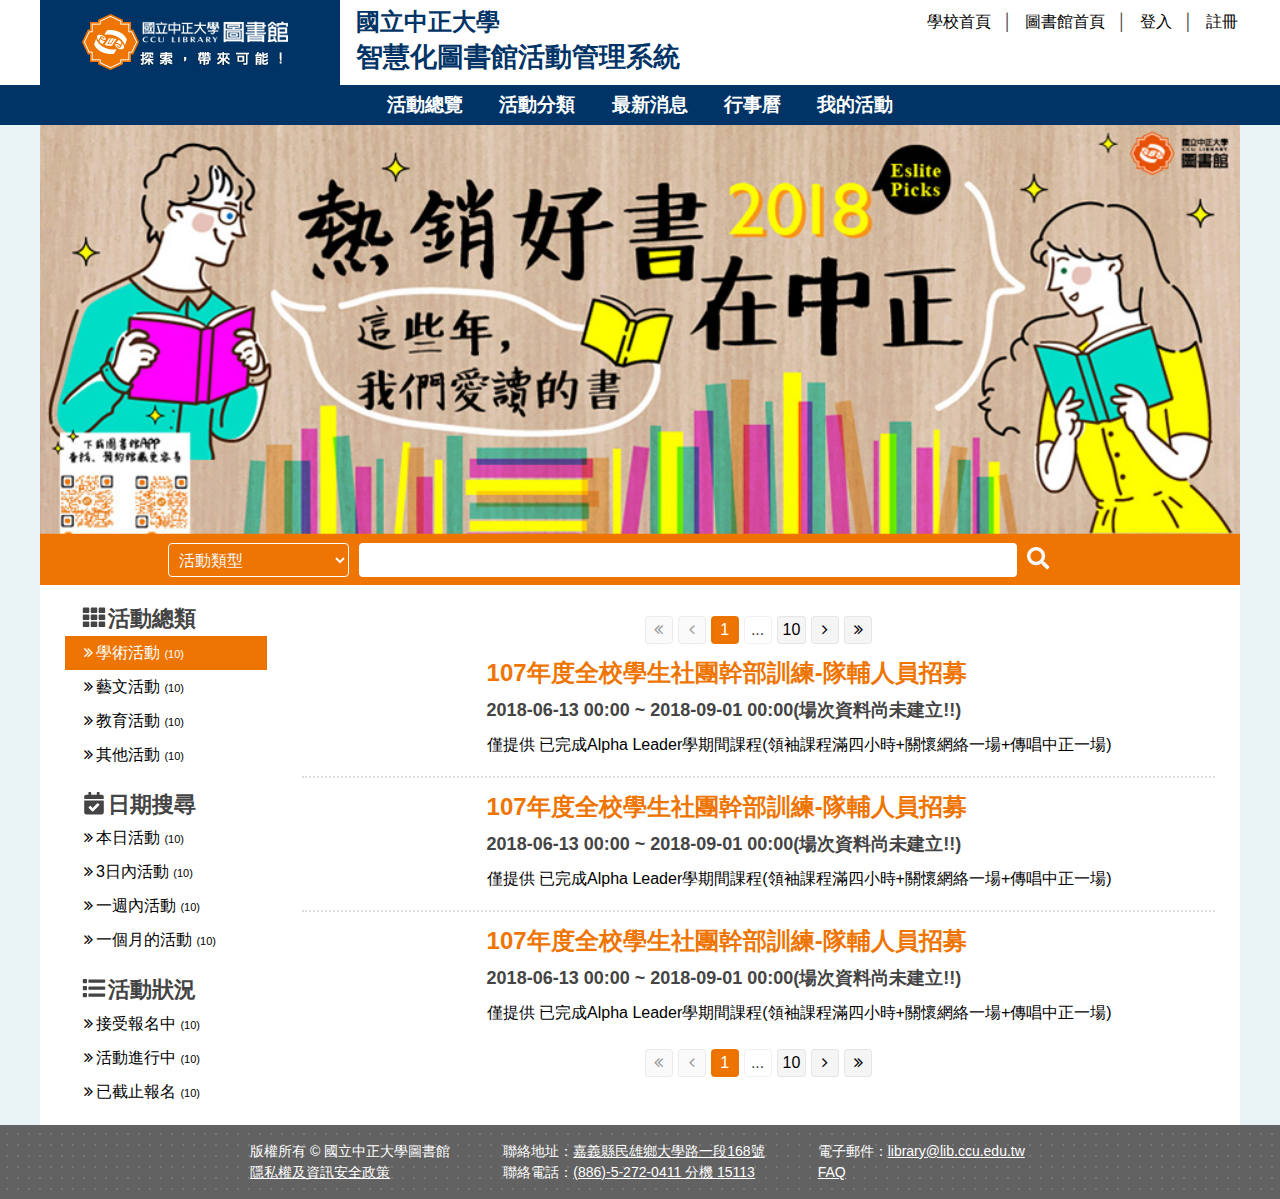
==== index.html @ 28e827b1 "0914-建立版本" ====
<!DOCTYPE html>
<html lang="zh-Hant-TW" xml:lang="zh-Hant">

<head>
  <meta charset="utf-8">
  <meta http-equiv="X-UA-Compatible" content="IE=edge">
  <meta name="viewport" content="width=device-width, initial-scale=1, shrink-to-fit=no">
  <!-- The above 3 meta tags *must* come first in the head; any other head content must come *after* these tags -->
  <meta name="format-detection" content="telephone=no">
  <!-- Hack phone number style for MS Edge -->
  <meta name="Designer&Developer" content="楊軒羽 Shen Yang | Graphic Web Designer & Front-end Developer | 前端設計工程師">
  <title>楊軒羽 Shen Yang | Graphic Web Designer & Front-end Developer | 前端設計工程師</title>
  <link rel="stylesheet" href="css/bootstrap.min.css">
  <link rel="stylesheet" href="css/uikit.almost-flat.min.css">
  <link rel="stylesheet" href="css/components/accordion.almost-flat.min.css">
  <link rel="stylesheet" href="css/components/dotnav.almost-flat.min.css">
  <link rel="stylesheet" href="css/components/form-advanced.almost-flat.min.css">
  <link rel="stylesheet" href="css/components/form-file.almost-flat.min.css">
  <link rel="stylesheet" href="css/components/sticky.almost-flat.min.css">
  <link rel="stylesheet" href="css/components/slider.min.css">
  <link rel="stylesheet" href="css/components/slidenav.min.css">
  <link rel="stylesheet" href="css/components/slideshow.min.css">
  <link rel="stylesheet" href="css/fontawesome-5.2.0-all.min.css">
  <link rel="stylesheet" href="css/fontawesome-5.2.0-svg-with-js.min.css">
  <link rel="stylesheet" href="css/animate-3.6.css">
  <link rel="stylesheet" href="css/monthly.css">
  <link rel="stylesheet" href="css/main.css">
  <link rel="stylesheet" href="css/delay.css">
  <link rel="stylesheet" href="css/style.css">
</head>

<body id="top" class="min_height100vhL bg_grey p-0">
  <div class="gotoTop uk-visible-small" data-uk-sticky="{top:-250, animation: 'uk-animation-slide-top'}"><a href="#top" title="Go to top"><i class="fas fa-chevron-up fa-fw"></i></a></div>
  <header id="header" class="bg_white" data-uk-sticky="{top:-50, animation: 'uk-animation-slide-bottom', media: '(max-width: 959px)'}">
    <div class="p-0 uk-container uk-container-center">
      <div class="uk-grid uk-grid-collapse" data-uk-grid-margin>
        <div class="bg_primary p-2 uk-width-large-1-4">
          <!-- <div class="bg_primary opacity90 uk-overlay-panel"></div> -->
          <div class="h-100 uk-grid uk-grid-small" data-uk-grid-margin>
            <div class="uk-width-2-3 uk-width-medium-2-6 uk-width-large-1-1 uk-vertical-align">
              <div class="text-lg-center uk-width-1-1 uk-vertical-align-middle">
                <h1 class="uk-margin-remove"><a class="logo pr-2 uk-width-1-1" href="index.html"><img class="mw-100" alt="logo" title="logo" src="img/logo.png"></a></h1>
              </div>
            </div>
            <div class="uk-width-medium-3-6 uk-visible-medium">
              <h2 class="fontSizeH3 color_white font-weight-bold m-0">國立中正大學</h2>
              <h2 class="fontSizeH1 color_white font-weight-bold m-0">智慧化圖書館活動管理系統</h2>
            </div>
            <div class="uk-width-1-3 uk-width-medium-1-6 uk-vertical-align uk-text-right uk-hidden-large">
              <div class="uk-vertical-align-middle"><a href="#" aria-label="menu" aria-labelledby="#offcanvas" data-uk-offcanvas="{target:'#offcanvas', mode:'slide'}"><i class="uk-icon-bars uk-icon-medium color_white"></i></a></div>
            </div>
          </div>
        </div>
        <div class="pl-md-3 py-md-2 uk-width-large-3-4 uk-hidden-medium">
          <div class="uk-grid uk-grid-small" data-uk-grid-margin>
            <div class="uk-width-large-1-2">
              <h2 class="fontSizeH3 color_primary font-weight-bold uk-visible-large">國立中正大學</h2>
            </div>
            <div class="uk-width-large-1-2">
              <nav>
                <ul class="topList list_horizontal list_vline uk-text-right uk-visible-large">
                  <li><a class="hover_color_secondary" href="#" title="#">學校首頁</a></li>
                  <li><a class="hover_color_secondary" href="#" title="#">圖書館首頁</a></li>
                  <li><a class="hover_color_secondary" href="#login" title="登入" data-uk-modal="{center:true}">登入</a></li>
                  <li><a class="hover_color_secondary" href="#register" title="註冊" data-uk-modal="{center:true}">註冊</a></li>
                </ul>
              </nav>
            </div>
          </div>
          <h2 class="fontSizeH1 color_primary font-weight-bold m-0 text-center text-md-left py-1">智慧化圖書館活動管理系統</h2>
        </div>
      </div>
    </div>
    <div id="offcanvas" class="uk-offcanvas">
      <nav class="uk-offcanvas-bar bg_primary">
        <ul class="uk-nav uk-nav-parent-icon uk-nav-offcanvas uk-text-contrast" data-uk-nav>
          <li class="uk-parent">
            <a href="#" title="#">活動總覽</a>
            <ul class="uk-nav-sub">
              <li><a href="#" title="#">Item</a></li>
              <li><a href="#" title="#">Item</a></li>
            </ul>
          </li>
          <li><a href="#" title="#">活動分類</a></li>
          <li><a href="#" title="#">最新消息</a></li>
          <li><a href="#" title="#">行事曆</a></li>
          <li><a href="#" title="#">我的活動</a></li>
          <li class="uk-nav-divider"></li>
          <li><a href="#" title="#">學校首頁</a></li>
          <li><a href="#" title="#">圖書館首頁</a></li>
          <li><a href="#login" title="登入" data-uk-modal="{center:true}">登入</a></li>
          <li><a href="#register" title="註冊" data-uk-modal="{center:true}">註冊</a></li>
        </ul>
      </nav>
    </div>
    <!-- #offcanvas -->
    <div class="menuBar bg_primary uk-width-1-1">
      <nav class="nav_dropdown_center color_secondary no_bg_white uk-text-center uk-text-contrast uk-visible-large">
        <div class="uk-button-dropdown" data-uk-dropdown>
          <a class="fontSize1_2 font-weight-bold px-3 py-2" href="#" title="#">活動總覽</a>
          <div class="border-0 rounded-0 p-0 uk-dropdown uk-dropdown-bottom">
            <div class="p-3 bg_primary">
              <!-- <div class="bg_secondary uk-overlay-panel"></div> -->
              <ul class="uk-nav uk-nav-dropdown uk-text-contrast uk-text-left">
                <li><a class="hover_bg_secondary uk-dropdown-close" href="#" title="#"><i class="color_white fas fa-angle-right uk-margin-small-right uk-margin-small-right"></i>Item</a></li>
                <li><a class="hover_bg_secondary uk-dropdown-close" href="#" title="#"><i class="color_white fas fa-angle-right uk-margin-small-right uk-margin-small-right"></i>Item</a></li>
              </ul>
            </div>
          </div>
        </div>
        <div class="uk-button-dropdown" data-uk-dropdown>
          <a class="fontSize1_2 font-weight-bold px-3 py-2" href="#" title="#">活動分類</a>
        </div>
        <div class="uk-button-dropdown" data-uk-dropdown>
          <a class="fontSize1_2 font-weight-bold px-3 py-2" href="#" title="#">最新消息</a>
        </div>
        <div class="uk-button-dropdown" data-uk-dropdown>
          <a class="fontSize1_2 font-weight-bold px-3 py-2" href="#" title="#">行事曆</a>
        </div>
        <div class="uk-button-dropdown" data-uk-dropdown>
          <a class="fontSize1_2 font-weight-bold px-3 py-2" href="#" title="#">我的活動</a>
        </div>
      </nav>
      <!-- .dropdownMenu_center -->
    </div>
    <!-- .menuBar -->
  </header>
  <div class="p-0 uk-container uk-container-center">
    <img class="uk-width-1-1" src="img/banner.jpg" alt="#" title="#">
    <div class="bg_secondary">
      <form class="p-2 uk-form uk-container-center uk-width-large-4-5">
        <div class="uk-grid uk-grid-small" data-uk-grid-margin>
          <div class="uk-width-4-10 uk-width-small-2-10">
            <select class="text-light bg-transparent border-white uk-width-1-1">
            <option class="fontSize1 text-dark">活動類型</option>
            <option class="fontSize1 text-dark">資料庫</option>
            <option class="fontSize1 text-dark">電子書</option>
            <option class="fontSize1 text-dark">電子期刊</option>
            <option class="fontSize1 text-dark">網路資源</option>
          </select>
          </div>
          <div class="uk-width-5-10 uk-width-small-7-10">
            <input class="border-0 uk-width-1-1" type="text" placeholder="">
          </div>
          <div class="uk-width-1-10 uk-vertical-align">
            <div class="uk-vertical-align-middle">
              <a class="fontSizeM1_4 text-light bg-transparent border-0 h-100 uk-width-1-1" href="#" aria-label="search" role="button"><i class="fas fa-search"></i></a>
            </div>
          </div>
        </div>
      </form>
    </div>
  </div>
  <div class="bg_img">
    <div class="min_heightL300 py-3 bg_white uk-container uk-container-center">
      <div class="uk-grid" data-uk-grid-margin>
        <div class="uk-hidden-small uk-width-medium-3-10 uk-width-large-1-4 uk-width-xlarge-1-5">
          <nav>
            <ul class="nav_secondary uk-nav uk-nav-side uk-nav-parent-icon">
              <li class="fontSizeM1_4 uk-nav-header"><i class="fas fa-th fa-fw"></i>活動總類</li>
              <li class="uk-active"><a class="hover_color_secondary" href="#"><i class="uk-icon-justify uk-icon-angle-double-right"></i>學術活動 <span class="uk-text-small">(10)</span></a></li>
              <li><a class="hover_color_secondary" href="#"><i class="uk-icon-justify uk-icon-angle-double-right"></i>藝文活動 <span class="uk-text-small">(10)</span></a></li>
              <li><a class="hover_color_secondary" href="#"><i class="uk-icon-justify uk-icon-angle-double-right"></i>教育活動 <span class="uk-text-small">(10)</span></a></li>
              <li><a class="hover_color_secondary" href="#"><i class="uk-icon-justify uk-icon-angle-double-right"></i>其他活動 <span class="uk-text-small">(10)</span></a></li>
              <li class="fontSizeM1_4 uk-nav-header"><i class="fas fa-calendar-check fa-fw"></i>日期搜尋</li>
              <li><a class="hover_color_secondary" href="#"><i class="uk-icon-justify uk-icon-angle-double-right"></i>本日活動 <span class="uk-text-small">(10)</span></a></li>
              <li><a class="hover_color_secondary" href="#"><i class="uk-icon-justify uk-icon-angle-double-right"></i>3日內活動 <span class="uk-text-small">(10)</span></a></li>
              <li><a class="hover_color_secondary" href="#"><i class="uk-icon-justify uk-icon-angle-double-right"></i>一週內活動 <span class="uk-text-small">(10)</span></a></li>
              <li><a class="hover_color_secondary" href="#"><i class="uk-icon-justify uk-icon-angle-double-right"></i>一個月的活動 <span class="uk-text-small">(10)</span></a></li>
              <li class="fontSizeM1_4 uk-nav-header"><i class="fas fa-list fa-fw"></i>活動狀況</li>
              <li><a class="hover_color_secondary" href="#"><i class="uk-icon-justify uk-icon-angle-double-right"></i>接受報名中 <span class="uk-text-small">(10)</span></a></li>
              <li><a class="hover_color_secondary" href="#"><i class="uk-icon-justify uk-icon-angle-double-right"></i>活動進行中 <span class="uk-text-small">(10)</span></a></li>
              <li><a class="hover_color_secondary" href="#"><i class="uk-icon-justify uk-icon-angle-double-right"></i>已截止報名 <span class="uk-text-small">(10)</span></a></li>
            </ul>
          </nav>
        </div>
        <div class="uk-width-medium-7-10 uk-width-large-3-4 uk-width-xlarge-4-5">
          <div class="uk-grid uk-grid-small uk-grid-width-1-3 uk-visible-small" data-uk-grid-margin>
            <div>
              <div class="w-100 uk-button-dropdown" data-uk-dropdown>
                <button class="w-100 uk-button">活動總類 <i class="uk-icon-caret-down"></i></button>
                <div class="uk-dropdown uk-dropdown-small">
                  <ul class="nav_secondary uk-nav uk-nav-dropdown">
                    <li class="uk-active"><a href="#">學術活動</a></li>
                    <li><a href="#">藝文活動</a></li>
                    <li><a href="#">教育活動</a></li>
                    <li><a href="#">其他活動</a></li>
                  </ul>
                </div>
              </div>
            </div>
            <div>
              <div class="w-100 uk-button-dropdown" data-uk-dropdown>
                <button class="w-100 uk-button">日期搜尋 <i class="uk-icon-caret-down"></i></button>
                <div class="uk-dropdown uk-dropdown-small">
                  <ul class="nav_secondary uk-nav uk-nav-dropdown">
                    <li><a href="#">本日活動</a></li>
                    <li><a href="#">3日內活動</a></li>
                    <li><a href="#">一週內活動</a></li>
                    <li><a href="#">一個月的活動</a></li>
                  </ul>
                </div>
              </div>
            </div>
            <div>
              <div class="w-100 uk-button-dropdown" data-uk-dropdown>
                <button class="w-100 uk-button">活動狀況 <i class="uk-icon-caret-down"></i></button>
                <div class="uk-dropdown uk-dropdown-small">
                  <ul class="nav_secondary uk-nav uk-nav-dropdown">
                    <li><a href="#">接受報名中</a></li>
                    <li><a href="#">活動進行中</a></li>
                    <li><a href="#">已截止報名</a></li>
                  </ul>
                </div>
              </div>
            </div>
          </div>
          <ul class="pagination_secondary text_center uk-pagination">
            <li class="uk-disabled"><span aria-label="last pages"><i class="uk-icon-angle-double-left"></i></span></li>
            <li class="uk-disabled"><span aria-label="last page"><i class="uk-icon-angle-left"></i></span></li>
            <li class="uk-active"><span aria-label="this page">1</span></li>
            <li><span>...</span></li>
            <li><a href="#" title="#" aria-label="page number">10</a></li>
            <li><a href="#" title="#" aria-label="next page"><i class="uk-icon-angle-right"></i></a></li>
            <li><a href="#" title="#" aria-label="next pages"><i class="uk-icon-angle-double-right"></i></a></li>
          </ul>
          <ul class="list_dotline list_marginM mt-2 uk-list uk-list-line">
            <li>
              <a class="remove_underline bg_hover_blackOpacity05 w-100" href="#" title="#">
                <div class="uk-grid uk-grid-small uk-grid-match" data-uk-grid-match="{target:'>div'}" data-uk-grid-margin>
                  <div class="uk-width-small-1-3 uk-width-medium-1-4 uk-width-xlarge-1-5">
                    <div class="uk-cover-background uk-height-1-1 min_height100" style="background-image: url(https://picsum.photos/200/300?image=200);">
                      <img class="uk-invisible" src="img/blank.gif" alt="#" title="#">
                    </div>
                  </div>
                  <div class="uk-width-small-2-3 uk-width-medium-3-4 uk-width-xlarge-4-5">
                    <h3 class="fontSizeH3 color_secondary font-weight-bold uk-margin-small">107年度全校學生社團幹部訓練-隊輔人員招募</h3>
                    <h4 class="fontSizeH5 font-weight-bold uk-margin-small">2018-06-13 00:00 ~ 2018-09-01 00:00(場次資料尚未建立!!)</h4>
                    <p class="urlFix uk-text-truncate uk-margin-small">僅提供 已完成Alpha Leader學期間課程(領袖課程滿四小時+關懷網絡一場+傳唱中正一場)</p>
                  </div>
                </div>
              </a>
            </li>
            <li>
              <a class="remove_underline bg_hover_blackOpacity05 w-100" href="#" title="#">
                <div class="uk-grid uk-grid-small uk-grid-match" data-uk-grid-match="{target:'>div'}" data-uk-grid-margin>
                  <div class="uk-width-small-1-3 uk-width-medium-1-4 uk-width-xlarge-1-5">
                    <div class="uk-cover-background uk-height-1-1 min_height100" style="background-image: url(https://picsum.photos/200/300?image=400);">
                      <img class="uk-invisible" src="img/blank.gif" alt="#" title="#">
                    </div>
                  </div>
                  <div class="uk-width-small-2-3 uk-width-medium-3-4 uk-width-xlarge-4-5">
                    <h3 class="fontSizeH3 color_secondary font-weight-bold uk-margin-small">107年度全校學生社團幹部訓練-隊輔人員招募</h3>
                    <h4 class="fontSizeH5 font-weight-bold uk-margin-small">2018-06-13 00:00 ~ 2018-09-01 00:00(場次資料尚未建立!!)</h4>
                    <p class="urlFix uk-text-truncate uk-margin-small">僅提供 已完成Alpha Leader學期間課程(領袖課程滿四小時+關懷網絡一場+傳唱中正一場)</p>
                  </div>
                </div>
              </a>
            </li>
            <li>
              <a class="remove_underline bg_hover_blackOpacity05 w-100" href="#" title="#">
                <div class="uk-grid uk-grid-small uk-grid-match" data-uk-grid-match="{target:'>div'}" data-uk-grid-margin>
                  <div class="uk-width-small-1-3 uk-width-medium-1-4 uk-width-xlarge-1-5">
                    <div class="uk-cover-background uk-height-1-1 min_height100" style="background-image: url(https://picsum.photos/200/300?image=600);">
                      <img class="uk-invisible" src="img/blank.gif" alt="#" title="#">
                    </div>
                  </div>
                  <div class="uk-width-small-2-3 uk-width-medium-3-4 uk-width-xlarge-4-5">
                    <h3 class="fontSizeH3 color_secondary font-weight-bold uk-margin-small">107年度全校學生社團幹部訓練-隊輔人員招募</h3>
                    <h4 class="fontSizeH5 font-weight-bold uk-margin-small">2018-06-13 00:00 ~ 2018-09-01 00:00(場次資料尚未建立!!)</h4>
                    <p class="urlFix uk-text-truncate uk-margin-small">僅提供 已完成Alpha Leader學期間課程(領袖課程滿四小時+關懷網絡一場+傳唱中正一場)</p>
                  </div>
                </div>
              </a>
            </li>
          </ul>
          <ul class="pagination_secondary text_center uk-pagination">
            <li class="uk-disabled"><span aria-label="last pages"><i class="uk-icon-angle-double-left"></i></span></li>
            <li class="uk-disabled"><span aria-label="last page"><i class="uk-icon-angle-left"></i></span></li>
            <li class="uk-active"><span aria-label="this page">1</span></li>
            <li><span>...</span></li>
            <li><a href="#" title="#" aria-label="page number">10</a></li>
            <li><a href="#" title="#" aria-label="next page"><i class="uk-icon-angle-right"></i></a></li>
            <li><a href="#" title="#" aria-label="next pages"><i class="uk-icon-angle-double-right"></i></a></li>
          </ul>
        </div>
      </div>
    </div>
    <!-- .uk-container -->
  </div>
  <!-- .bg_img -->
  <footer class="bg_darkGrey_dotPattern p-3">
    <div class="uk-container uk-container-center">
      <div class="d-flex flex-column flex-md-row justify-content-center">
        <div class="text-center text-md-left mx-md-2 mx-lg-4">
          <span class="d-block">版權所有 © <span>國立中正大學圖書館</span></span>
          <span class="d-block"><a class="linkline hover_color_white" href="#">隱私權及資訊安全政策</a></span>
        </div>
        <div class="text-center text-md-left mx-md-2 mx-lg-4">
          <span class="d-block">聯絡地址：<a class="linkline hover_color_white" href="#">嘉義縣民雄鄉大學路一段168號</a></span>
          <span class="d-block">聯絡電話：<a class="linkline hover_color_white" href="#">(886)-5-272-0411 分機 15113</a></span>
        </div>
        <div class="text-center text-md-left mx-md-2 mx-lg-4">
          <span class="d-block">電子郵件：<a class="linkline hover_color_white" href="mailto:library@lib.ccu.edu.tw">library@lib.ccu.edu.tw</a></span>
          <span class="d-block"><a class="linkline hover_color_white" href="#" target="_blank">FAQ</a></span>
        </div>
      </div>
    </div>
  </footer>
  <!-- footer -->
  <div id="login" class="uk-modal">
    <div class="uk-modal-dialog">
      <a href="" class="uk-modal-close uk-close" title="關閉" aria-label="關閉"></a>
      <form class="uk-form uk-container">
        <h1 class="uk-text-center">會員登入</h1>
        <div class="uk-form-row">
          <input class="uk-form-large uk-width-responsive" type="text" placeholder="請輸入個人信箱">
        </div>
        <div class="uk-form-row">
          <input class="uk-form-large uk-width-responsive" type="text" placeholder="請輸入6-15碼英數混合密碼">
          <p class="uk-form-help-block uk-text-small">英文字母需區分大小寫</p>
        </div>
        <div class="uk-form-row">
          <div class="uk-grid uk-grid-small uk-grid-width-small-1-2">
            <div class="captcha_input uk-margin-small-bottom">
              <input class="uk-form-large uk-width-responsive" type="text" placeholder="請輸入圖形6碼數字">
            </div>
            <div class="Captcha_code"><img class="uk-margin-small-bottom" src="http://fakeimg.pl/150x40/"></div>
          </div>
        </div>
        <div class="uk-form-row">
          <label>
            <input class="uk-margin-small-right" type="checkbox">記住我的帳號</label>
        </div>
        <div class="uk-form-row">
          <a class="btn_primary uk-button uk-button-large uk-width-responsive" href="#" title="登入">登　　入</a>
        </div>
        <div class="uk-form-row uk-text-center">
          <a class="uk-display-inline-block uk-margin-small-left uk-margin-small-right uk-margin-bottom" href="#register" title="會員註冊" data-uk-modal="{center:true}">會員註冊</a>
          <a class="uk-display-inline-block uk-margin-small-left uk-margin-small-right uk-margin-bottom" href="#" title="忘記密碼">忘記密碼</a>
        </div>
      </form>
    </div>
  </div>
  <!-- #login -->
  <div id="register" class="uk-modal">
    <div class="uk-modal-dialog">
      <a href="" class="uk-modal-close uk-close" title="關閉" aria-label="關閉"></a>
      <h1 class="uk-text-center">會員註冊</h1>
      <form class="uk-form uk-form-horizontal uk-container">
        <div class="uk-form-row">
          <span class="uk-form-label">性別</span>
          <div class="uk-form-controls uk-form-controls-text">
            <label>
              <input class="uk-margin-small-right" type="radio" name="group1" checked>男</label>
            <label>
              <input class="uk-margin-small-right" type="radio" name="group1">女</label>
          </div>
        </div>
        <div class="uk-form-row">
          <span class="uk-form-label">教育程度</span>
          <div class="uk-form-controls uk-form-controls-text">
            <label>
              <input class="uk-margin-small-right" type="radio" name="group2" checked>國中以下</label>
            <label>
              <input class="uk-margin-small-right" type="radio" name="group2">高中職</label>
            <label>
              <input class="uk-margin-small-right" type="radio" name="group2">大學大專</label>
            <label>
              <input class="uk-margin-small-right" type="radio" name="group2">研究所以上</label>
          </div>
        </div>
        <div class="uk-form-row">
          <label class="uk-form-label" for="form_name">姓名</label>
          <div class="uk-form-controls">
            <input id="form_name" class="uk-form-large uk-width-responsive" type="text" placeholder="請填寫真實中文姓名">
          </div>
        </div>
        <div class="uk-form-row">
          <label class="uk-form-label" for="form_birth">生日</label>
          <div class="uk-form-controls">
            <div id="form_birth" class="uk-grid uk-grid-small uk-grid-width-1-3">
              <div>
                <select id="form_birth_y" class="uk-form-large uk-width-responsive">
                  <option>年</option>
                </select>
              </div>
              <div>
                <select id="form_birth_m" class="uk-form-large uk-width-responsive">
                  <option>月</option>
                </select>
              </div>
              <div>
                <select id="form_birth_d" class="uk-form-large uk-width-responsive">
                  <option>日</option>
                </select>
              </div>
            </div>
          </div>
        </div>
        <div class="uk-form-row">
          <label class="uk-form-label" for="form_email">E-mail</label>
          <div class="uk-form-controls">
            <input id="form_email" class="uk-form-large uk-width-responsive" type="text" placeholder="請填寫有效的E-mail">
          </div>
        </div>
        <div class="uk-form-row">
          <label class="uk-form-label" for="form_password">設定密碼</label>
          <div class="uk-form-controls">
            <input id="form_password" class="uk-form-large uk-width-responsive" type="text" placeholder="請設定6-15位英數字混合密碼，英文需區分大小寫">
          </div>
        </div>
        <div class="uk-form-row">
          <label class="uk-form-label" for="form_confirm">確認密碼</label>
          <div class="uk-form-controls">
            <input id="form_confirm" class="uk-form-large uk-width-responsive" type="text" placeholder="請再輸入一次密碼">
          </div>
        </div>
        <div class="uk-form-row">
          <a class="btn_primary uk-button uk-button-large uk-width-responsive" href="#" title="註冊">註　　冊</a>
          <label class="uk-margin-small-top uk-margin-small-right" for="form_agree">
            <input class="uk-margin-small-right" type="checkbox" id="form_agree">我同意飛資得系統科技資料庫<a href="#" title="客戶隱私權政策">客戶隱私權政策</a>與<a href="#" title="客戶服務條款">客戶服務條款</a></label>
          <a class="uk-display-inline-block uk-margin-small-left uk-margin-small-right uk-margin-small-top uk-margin-bottom uk-align-right" href="#login" title="返回登入" data-uk-modal="{center:true}">返回登入</a>
        </div>
      </form>
    </div>
  </div>
  <!-- #register -->
  <script src="js/jquery-3.3.1.min.js "></script>
  <script src="js/bootstrap.bundle.min.js "></script>
  <script src="js/uikit.min.js "></script>
  <script src="js/core/alert.min.js "></script>
  <script src="js/core/scrollspy.min.js "></script>
  <script src="js/core/smooth-scroll.min.js "></script>
  <script src="js/core/dropdown.min.js"></script>
  <script src="js/core/modal.min.js"></script>
  <script src="js/core/tab.min.js"></script>
  <script src="js/components/accordion.min.js"></script>
  <script src="js/components/grid.min.js"></script>
  <script src="js/components/lightbox.min.js"></script>
  <script src="js/components/sticky.min.js"></script>
  <script src="js/components/slider.min.js "></script>
  <script src="js/components/slideset.min.js "></script>
  <script src="js/components/slideshow.min.js "></script>
  <script src="js/components/slideshow-fx.min.js "></script>
  <script src="js/fontawesome-5.2.0-all.min.js "></script>
  <script src="js/monthly.js "></script>
  <script src="js/mobile-chrome-vh-fix.js"></script>
  <script src="js/script.js "></script>
</body>

</html>
---- css/components/accordion.almost-flat.min.css ----
/*! UIkit 2.27.5 | http://www.getuikit.com | (c) 2014 YOOtheme | MIT License */
.uk-accordion-title{margin-top:0;margin-bottom:15px;padding:5px 15px;background:#f5f5f5;font-size:18px;line-height:24px;cursor:pointer;border:1px solid #ddd;border-radius:4px}.uk-accordion-content{padding:0 15px 15px 15px}.uk-accordion-content:after,.uk-accordion-content:before{content:"";display:table}.uk-accordion-content:after{clear:both}.uk-accordion-content>:last-child{margin-bottom:0}
---- css/components/dotnav.almost-flat.min.css ----
/*! UIkit 2.27.5 | http://www.getuikit.com | (c) 2014 YOOtheme | MIT License */
.uk-dotnav{display:-ms-flexbox;display:-webkit-flex;display:flex;-ms-flex-wrap:wrap;-webkit-flex-wrap:wrap;flex-wrap:wrap;margin-left:-15px;margin-top:-15px;padding:0;list-style:none}.uk-dotnav>*{-ms-flex:none;-webkit-flex:none;flex:none;padding-left:15px;margin-top:15px}.uk-dotnav:after,.uk-dotnav:before{content:"";display:block;overflow:hidden}.uk-dotnav:after{clear:both}.uk-dotnav>*{float:left}.uk-dotnav>*>*{display:block;box-sizing:content-box;width:20px;height:20px;border-radius:50%;background:rgba(50,50,50,.1);text-indent:100%;overflow:hidden;white-space:nowrap;-webkit-transition:all .2s ease-in-out;transition:all .2s ease-in-out}.uk-dotnav>*>:focus,.uk-dotnav>*>:hover{background:rgba(50,50,50,.4);outline:0}.uk-dotnav>*>:active{background:rgba(50,50,50,.6)}.uk-dotnav>.uk-active>*{background:rgba(50,50,50,.4);-webkit-transform:scale(1.3);transform:scale(1.3)}.uk-dotnav-contrast>*>*{background:rgba(255,255,255,.4)}.uk-dotnav-contrast>*>:focus,.uk-dotnav-contrast>*>:hover{background:rgba(255,255,255,.7)}.uk-dotnav-contrast>*>:active{background:rgba(255,255,255,.9)}.uk-dotnav-contrast>.uk-active>*{background:rgba(255,255,255,.9)}.uk-dotnav-vertical{-ms-flex-direction:column;-webkit-flex-direction:column;flex-direction:column}.uk-dotnav-vertical>*{float:none}
---- css/components/form-advanced.almost-flat.min.css ----
/*! UIkit 2.27.5 | http://www.getuikit.com | (c) 2014 YOOtheme | MIT License */
.uk-form input[type=radio],.uk-form input[type=checkbox]{display:inline-block;height:14px;width:14px;border:1px solid #aaa;overflow:hidden;margin-top:-4px;vertical-align:middle;-webkit-appearance:none;outline:0;background:0 0}.uk-form input[type=radio]{border-radius:50%}.uk-form input[type=checkbox]:before,.uk-form input[type=radio]:before{display:block}.uk-form input[type=radio]:checked:before{content:'';width:8px;height:8px;margin:2px auto 0;border-radius:50%;background:#00a8e6}.uk-form input[type=checkbox]:checked:before,.uk-form input[type=checkbox]:indeterminate:before{content:"\f00c";font-family:FontAwesome;font-size:12px;-webkit-font-smoothing:antialiased;text-align:center;line-height:12px;color:#00a8e6}.uk-form input[type=checkbox]:indeterminate:before{content:"\f068"}.uk-form input[type=checkbox]:disabled,.uk-form input[type=radio]:disabled{border-color:#ddd}.uk-form input[type=radio]:disabled:checked:before{background-color:#aaa}.uk-form input[type=checkbox]:disabled:checked:before,.uk-form input[type=checkbox]:disabled:indeterminate:before{color:#aaa}
---- css/components/form-file.almost-flat.min.css ----
/*! UIkit 2.27.5 | http://www.getuikit.com | (c) 2014 YOOtheme | MIT License */
.uk-form-file{display:inline-block;vertical-align:middle;position:relative;overflow:hidden}.uk-form-file input[type=file]{position:absolute;top:0;z-index:1;width:100%;opacity:0;cursor:pointer;left:0;font-size:500px}
---- css/components/sticky.almost-flat.min.css ----
/*! UIkit 2.27.5 | http://www.getuikit.com | (c) 2014 YOOtheme | MIT License */
[data-uk-sticky].uk-active{z-index:980;box-sizing:border-box;-webkit-backface-visibility:hidden}[data-uk-sticky][class*=uk-animation-]{-webkit-animation-duration:.2s;animation-duration:.2s}[data-uk-sticky].uk-animation-reverse{-webkit-animation-duration:.2s;animation-duration:.2s}
---- css/components/slider.min.css ----
/*! UIkit 2.27.5 | http://www.getuikit.com | (c) 2014 YOOtheme | MIT License */
[data-uk-slider]{direction:ltr}html[dir=rtl] .uk-slider>*{direction:rtl}.uk-slider{position:relative;z-index:0;touch-action:pan-y}.uk-slider:not(.uk-grid){margin:0;padding:0;list-style:none}.uk-slider>*{position:absolute;top:0;left:0}.uk-slider-container{overflow:hidden}.uk-slider:not(.uk-drag){-webkit-transition:-webkit-transform .2s linear;transition:transform .2s linear}.uk-slider.uk-drag{cursor:col-resize;-moz-user-select:none;-webkit-user-select:none;-ms-user-select:none;user-select:none}.uk-slider a,.uk-slider img{-webkit-user-drag:none;user-drag:none;-webkit-touch-callout:none}.uk-slider img{pointer-events:none}.uk-slider-fullscreen,.uk-slider-fullscreen>li{height:100vh}
---- css/components/slidenav.min.css ----
/*! UIkit 2.27.5 | http://www.getuikit.com | (c) 2014 YOOtheme | MIT License */
.uk-slidenav{display:inline-block;box-sizing:border-box;width:60px;height:60px;line-height:60px;color:rgba(50,50,50,.4);font-size:60px;text-align:center}.uk-slidenav:focus,.uk-slidenav:hover{outline:0;text-decoration:none;color:rgba(50,50,50,.7);cursor:pointer}.uk-slidenav:active{color:rgba(50,50,50,.9)}.uk-slidenav-previous:before{content:"\f104";font-family:FontAwesome}.uk-slidenav-next:before{content:"\f105";font-family:FontAwesome}.uk-slidenav-position{position:relative}.uk-slidenav-position .uk-slidenav{display:none;position:absolute;top:50%;z-index:1;margin-top:-30px}.uk-slidenav-position:hover .uk-slidenav{display:block}.uk-slidenav-position .uk-slidenav-previous{left:20px}.uk-slidenav-position .uk-slidenav-next{right:20px}.uk-slidenav-contrast{color:rgba(255,255,255,.5)}.uk-slidenav-contrast:focus,.uk-slidenav-contrast:hover{color:rgba(255,255,255,.7)}.uk-slidenav-contrast:active{color:rgba(255,255,255,.9)}
---- css/components/slideshow.min.css ----
/*! UIkit 2.27.5 | http://www.getuikit.com | (c) 2014 YOOtheme | MIT License */
.uk-slideshow{position:relative;z-index:0;width:100%;margin:0;padding:0;list-style:none;overflow:hidden;touch-action:pan-y}.uk-slideshow>li{position:absolute;top:0;left:0;width:100%;opacity:0}.uk-slideshow>.uk-active{z-index:10;opacity:1}.uk-slideshow>li>img{visibility:hidden}[data-uk-slideshow-slide]{cursor:pointer}.uk-slideshow-fullscreen,.uk-slideshow-fullscreen>li{height:100vh}.uk-slideshow-fade-in{-webkit-animation:uk-fade .5s linear;animation:uk-fade .5s linear}.uk-slideshow-fade-out{-webkit-animation:uk-fade .5s linear reverse;animation:uk-fade .5s linear reverse}.uk-slideshow-scroll-forward-in{-webkit-animation:uk-slide-right .5s ease-in-out;animation:uk-slide-right .5s ease-in-out}.uk-slideshow-scroll-forward-out{-webkit-animation:uk-slide-left .5s ease-in-out reverse;animation:uk-slide-left .5s ease-in-out reverse}.uk-slideshow-scroll-backward-in{-webkit-animation:uk-slide-left .5s ease-in-out;animation:uk-slide-left .5s ease-in-out}.uk-slideshow-scroll-backward-out{-webkit-animation:uk-slide-right .5s ease-in-out reverse;animation:uk-slide-right .5s ease-in-out reverse}.uk-slideshow-scale-out{-webkit-animation:uk-fade-scale-15 .5s ease-in-out reverse;animation:uk-fade-scale-15 .5s ease-in-out reverse}.uk-slideshow-swipe-forward-in{-webkit-animation:uk-slide-left-33 .5s ease-in-out;animation:uk-slide-left-33 .5s ease-in-out}.uk-slideshow-swipe-forward-out{-webkit-animation:uk-slide-left .5s ease-in-out reverse;animation:uk-slide-left .5s ease-in-out reverse}.uk-slideshow-swipe-backward-in{-webkit-animation:uk-slide-right-33 .5s ease-in-out;animation:uk-slide-right-33 .5s ease-in-out}.uk-slideshow-swipe-backward-out{-webkit-animation:uk-slide-right .5s ease-in-out reverse;animation:uk-slide-right .5s ease-in-out reverse}.uk-slideshow-swipe-backward-in:before,.uk-slideshow-swipe-forward-in:before{content:'';position:absolute;top:0;bottom:0;left:0;right:0;z-index:1;background:rgba(0,0,0,.6);-webkit-animation:uk-fade .5s ease-in-out reverse;animation:uk-fade .5s ease-in-out reverse}
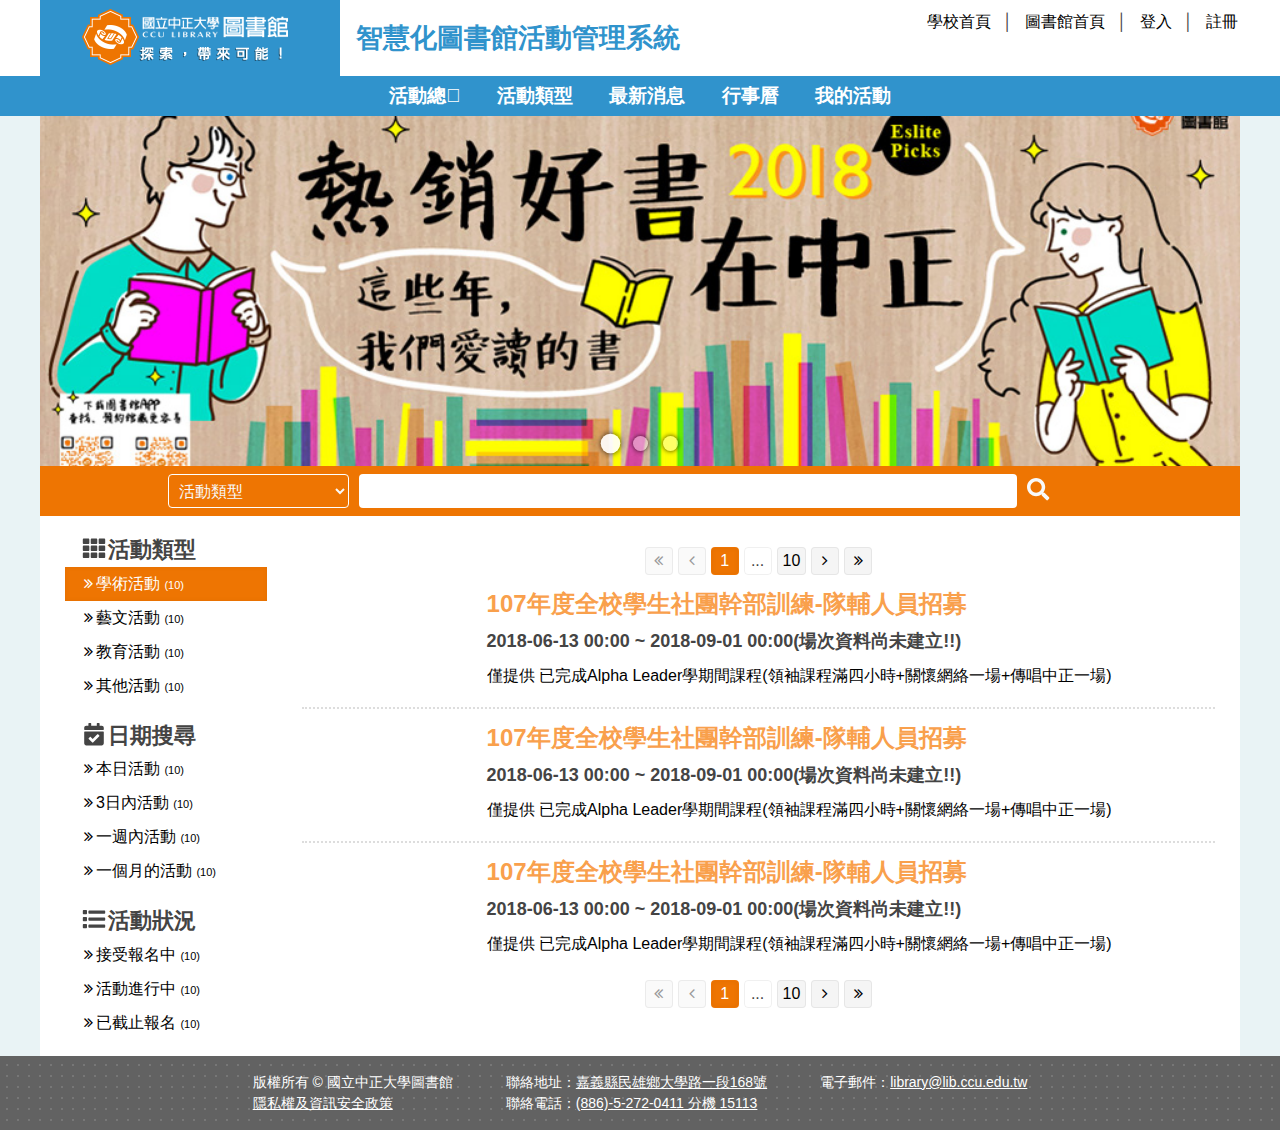
==== commit d6701d9f: "0917-修改" ====
--- a/index.html
+++ b/index.html
@@ -42,9 +42,10 @@
                 <h1 class="uk-margin-remove"><a class="logo pr-2 uk-width-1-1" href="index.html"><img class="mw-100" alt="logo" title="logo" src="img/logo.png"></a></h1>
               </div>
             </div>
-            <div class="uk-width-medium-3-6 uk-visible-medium">
-              <h2 class="fontSizeH3 color_white font-weight-bold m-0">國立中正大學</h2>
-              <h2 class="fontSizeH1 color_white font-weight-bold m-0">智慧化圖書館活動管理系統</h2>
+            <div class="uk-width-medium-3-6 uk-vertical-align uk-visible-medium">
+              <div class="uk-vertical-align-middle">
+                <h2 class="fontSizeH1 color_white font-weight-bold m-0">智慧化圖書館活動管理系統</h2>
+              </div>
             </div>
             <div class="uk-width-1-3 uk-width-medium-1-6 uk-vertical-align uk-text-right uk-hidden-large">
               <div class="uk-vertical-align-middle"><a href="#" aria-label="menu" aria-labelledby="#offcanvas" data-uk-offcanvas="{target:'#offcanvas', mode:'slide'}"><i class="uk-icon-bars uk-icon-medium color_white"></i></a></div>
@@ -52,9 +53,9 @@
           </div>
         </div>
         <div class="pl-md-3 py-md-2 uk-width-large-3-4 uk-hidden-medium">
-          <div class="uk-grid uk-grid-small" data-uk-grid-margin>
-            <div class="uk-width-large-1-2">
-              <h2 class="fontSizeH3 color_primary font-weight-bold uk-visible-large">國立中正大學</h2>
+          <div class="h-100 uk-grid uk-grid-small" data-uk-grid-margin>
+            <div class="uk-width-large-1-2 uk-vertical-align">
+              <div class="w-100 uk-vertical-align-middle"><h2 class="fontSizeH1 color_primary font-weight-bold m-0 text-center text-md-left py-1">智慧化圖書館活動管理系統</h2></div>
             </div>
             <div class="uk-width-large-1-2">
               <nav>
@@ -67,7 +68,6 @@
               </nav>
             </div>
           </div>
-          <h2 class="fontSizeH1 color_primary font-weight-bold m-0 text-center text-md-left py-1">智慧化圖書館活動管理系統</h2>
         </div>
       </div>
     </div>
@@ -75,13 +75,13 @@
       <nav class="uk-offcanvas-bar bg_primary">
         <ul class="uk-nav uk-nav-parent-icon uk-nav-offcanvas uk-text-contrast" data-uk-nav>
           <li class="uk-parent">
-            <a href="#" title="#">活動總覽</a>
+            <a href="#" title="#">活動類型</a>
             <ul class="uk-nav-sub">
               <li><a href="#" title="#">Item</a></li>
               <li><a href="#" title="#">Item</a></li>
             </ul>
           </li>
-          <li><a href="#" title="#">活動分類</a></li>
+          <li><a href="#" title="#">活動類型</a></li>
           <li><a href="#" title="#">最新消息</a></li>
           <li><a href="#" title="#">行事曆</a></li>
           <li><a href="#" title="#">我的活動</a></li>
@@ -97,7 +97,7 @@
     <div class="menuBar bg_primary uk-width-1-1">
       <nav class="nav_dropdown_center color_secondary no_bg_white uk-text-center uk-text-contrast uk-visible-large">
         <div class="uk-button-dropdown" data-uk-dropdown>
-          <a class="fontSize1_2 font-weight-bold px-3 py-2" href="#" title="#">活動總覽</a>
+          <a class="fontSize1_2 font-weight-bold px-3 py-2" href="#" title="#">活動總𧢂</a>
           <div class="border-0 rounded-0 p-0 uk-dropdown uk-dropdown-bottom">
             <div class="p-3 bg_primary">
               <!-- <div class="bg_secondary uk-overlay-panel"></div> -->
@@ -109,7 +109,7 @@
           </div>
         </div>
         <div class="uk-button-dropdown" data-uk-dropdown>
-          <a class="fontSize1_2 font-weight-bold px-3 py-2" href="#" title="#">活動分類</a>
+          <a class="fontSize1_2 font-weight-bold px-3 py-2" href="#" title="#">活動類型</a>
         </div>
         <div class="uk-button-dropdown" data-uk-dropdown>
           <a class="fontSize1_2 font-weight-bold px-3 py-2" href="#" title="#">最新消息</a>
@@ -125,39 +125,75 @@
     </div>
     <!-- .menuBar -->
   </header>
-  <div class="p-0 uk-container uk-container-center">
-    <img class="uk-width-1-1" src="img/banner.jpg" alt="#" title="#">
-    <div class="bg_secondary">
-      <form class="p-2 uk-form uk-container-center uk-width-large-4-5">
-        <div class="uk-grid uk-grid-small" data-uk-grid-margin>
-          <div class="uk-width-4-10 uk-width-small-2-10">
-            <select class="text-light bg-transparent border-white uk-width-1-1">
-            <option class="fontSize1 text-dark">活動類型</option>
-            <option class="fontSize1 text-dark">資料庫</option>
-            <option class="fontSize1 text-dark">電子書</option>
-            <option class="fontSize1 text-dark">電子期刊</option>
-            <option class="fontSize1 text-dark">網路資源</option>
-          </select>
-          </div>
-          <div class="uk-width-5-10 uk-width-small-7-10">
-            <input class="border-0 uk-width-1-1" type="text" placeholder="">
-          </div>
-          <div class="uk-width-1-10 uk-vertical-align">
-            <div class="uk-vertical-align-middle">
-              <a class="fontSizeM1_4 text-light bg-transparent border-0 h-100 uk-width-1-1" href="#" aria-label="search" role="button"><i class="fas fa-search"></i></a>
-            </div>
-          </div>
-        </div>
-      </form>
-    </div>
-  </div>
   <div class="bg_img">
+    <div class="p-0 uk-container uk-container-center">
+      <!-- <img class="uk-width-1-1" src="img/banner.jpg" alt="#" title="#"> -->
+      <div class="fullImageBG_slideshow">
+        <div class="uk-slidenav-position" data-uk-slideshow="{autoplay:true, autoplayInterval:'7000'}">
+          <!-- data-uk-slideshow="{autoplay:true, autoplayInterval:'7000'}" -->
+          <ul class="uk-slideshow uk-overlay-active">
+            <li>
+              <div class="uk-cover-background" style="background-image: url(img/banner.jpg);">
+                <img class="uk-invisible" src="img/blank.gif" width="10" height="10" alt="#" title="#">
+              </div>
+              <a class="uk-overlay-panel" href="#" aria-label="#"></a>
+              <!-- <div class="uk-overlay-panel uk-text-center uk-overlay-background uk-overlay-fade uk-overlay-bottom uk-position-z-index">Slide1</div> -->
+            </li>
+            <li>
+              <div class="uk-cover-background" style="background-image: url(https://picsum.photos/1280/400?image=600);">
+                <img class="uk-invisible" src="img/blank.gif" width="10" height="10" alt="#" title="#">
+              </div>
+              <a class="uk-overlay-panel" href="#" aria-label="#"></a>
+              <!-- <div class="uk-overlay-panel uk-text-center uk-overlay-background uk-overlay-fade uk-overlay-bottom uk-position-z-index">Slide2</div> -->
+            </li>
+            <li>
+              <div class="uk-cover-background" style="background-image: url(https://picsum.photos/1280/400?image=700);">
+                <img class="uk-invisible" src="img/blank.gif" width="10" height="10" alt="#" title="#">
+              </div>
+              <a class="uk-overlay-panel" href="#" aria-label="#"></a>
+              <!-- <div class="uk-overlay-panel uk-text-center uk-overlay-background uk-overlay-fade uk-overlay-bottom uk-position-z-index">Slide3</div> -->
+            </li>
+          </ul>
+          <a href="" class="uk-slidenav uk-slidenav-contrast uk-slidenav-previous" title="#" aria-label="previous" data-uk-slideshow-item="previous"></a>
+          <a href="" class="uk-slidenav uk-slidenav-contrast uk-slidenav-next" title="#" aria-label="next" data-uk-slideshow-item="next"></a>
+          <ul class="uk-dotnav uk-dotnav-contrast uk-position-bottom uk-flex-center">
+            <li data-uk-slideshow-item="0"><a href="#" title="#" aria-label="Slide1"></a></li>
+            <li data-uk-slideshow-item="1"><a href="#" title="#" aria-label="Slide2"></a></li>
+            <li data-uk-slideshow-item="2"><a href="#" title="#" aria-label="Slide3"></a></li>
+          </ul>
+        </div>
+      </div>
+      <!-- .fullImageBG_slideshow -->
+      <div class="bg_secondary">
+        <form class="p-2 uk-form uk-container-center uk-width-large-4-5">
+          <div class="uk-grid uk-grid-small" data-uk-grid-margin>
+            <div class="uk-width-4-10 uk-width-small-2-10">
+              <select class="text-light bg-transparent border-white uk-width-1-1">
+                <option class="fontSize1 text-dark">活動類型</option>
+                <option class="fontSize1 text-dark">資料庫</option>
+                <option class="fontSize1 text-dark">電子書</option>
+                <option class="fontSize1 text-dark">電子期刊</option>
+                <option class="fontSize1 text-dark">網路資源</option>
+              </select>
+            </div>
+            <div class="uk-width-5-10 uk-width-small-7-10">
+              <input class="border-0 uk-width-1-1" type="text" placeholder="">
+            </div>
+            <div class="uk-width-1-10 uk-vertical-align">
+              <div class="uk-vertical-align-middle">
+                <a class="fontSizeM1_4 text-light bg-transparent border-0 h-100 uk-width-1-1" href="#" aria-label="search" role="button"><i class="fas fa-search"></i></a>
+              </div>
+            </div>
+          </div>
+        </form>
+      </div>
+    </div>
     <div class="min_heightL300 py-3 bg_white uk-container uk-container-center">
       <div class="uk-grid" data-uk-grid-margin>
         <div class="uk-hidden-small uk-width-medium-3-10 uk-width-large-1-4 uk-width-xlarge-1-5">
           <nav>
             <ul class="nav_secondary uk-nav uk-nav-side uk-nav-parent-icon">
-              <li class="fontSizeM1_4 uk-nav-header"><i class="fas fa-th fa-fw"></i>活動總類</li>
+              <li class="fontSizeM1_4 uk-nav-header"><i class="fas fa-th fa-fw"></i>活動類型</li>
               <li class="uk-active"><a class="hover_color_secondary" href="#"><i class="uk-icon-justify uk-icon-angle-double-right"></i>學術活動 <span class="uk-text-small">(10)</span></a></li>
               <li><a class="hover_color_secondary" href="#"><i class="uk-icon-justify uk-icon-angle-double-right"></i>藝文活動 <span class="uk-text-small">(10)</span></a></li>
               <li><a class="hover_color_secondary" href="#"><i class="uk-icon-justify uk-icon-angle-double-right"></i>教育活動 <span class="uk-text-small">(10)</span></a></li>
@@ -178,7 +214,7 @@
           <div class="uk-grid uk-grid-small uk-grid-width-1-3 uk-visible-small" data-uk-grid-margin>
             <div>
               <div class="w-100 uk-button-dropdown" data-uk-dropdown>
-                <button class="w-100 uk-button">活動總類 <i class="uk-icon-caret-down"></i></button>
+                <button class="w-100 uk-button">活動類型 <i class="uk-icon-caret-down"></i></button>
                 <div class="uk-dropdown uk-dropdown-small">
                   <ul class="nav_secondary uk-nav uk-nav-dropdown">
                     <li class="uk-active"><a href="#">學術活動</a></li>
@@ -302,7 +338,6 @@
         </div>
         <div class="text-center text-md-left mx-md-2 mx-lg-4">
           <span class="d-block">電子郵件：<a class="linkline hover_color_white" href="mailto:library@lib.ccu.edu.tw">library@lib.ccu.edu.tw</a></span>
-          <span class="d-block"><a class="linkline hover_color_white" href="#" target="_blank">FAQ</a></span>
         </div>
       </div>
     </div>
--- a/css/main.css
+++ b/css/main.css
@@ -200,7 +200,7 @@
 .pull_y100 {position: relative; top: -100px; margin-bottom: -100px;}
 
 /* Margin */
-a:not(:last-child):not(:only-of-type), span:not(:last-child):not(:only-of-type), .child_margin a:not(:last-child) {margin-right: 5px;}
+a:not(:last-child):not(:only-of-type):not(.uk-slidenav), span:not(:last-child):not(:only-of-type), .child_margin a:not(:last-child) {margin-right: 5px;}
 a:not([class*="-margin"]):last-child, span:not([class*="-margin"]):last-child {margin-right: 0 !important;}
 *:not([class*=m]):not([class*=uk-margin]):last-child {margin-bottom: 0 !important;}
 
@@ -349,6 +349,7 @@
 .uk-nav-dropdown>li {margin: 0 -1px;}
 .uk-nav-dropdown>li>a {padding: 2px 15px;}
 .uk-dotnav>*>* {width: 15px; height: 15px;}
+.uk-dotnav-contrast>*>* {box-shadow: 0 0 5px 0 rgba(0, 0, 0, 0.8);}
 .uk-visible-hover:hover .uk-hidden.uk-dotnav {display: flex !important;}
 .uk-breadcrumb>li:not(.uk-active)>span, .uk-breadcrumb>li:nth-child(n+2):before {color: #899ca2;}
 .uk-panel {transition: none;}
@@ -356,13 +357,14 @@
 .uk-modal-dialog>.uk-close:first-child {margin: 0; position: absolute; right: 15px; top: 15px; color: inherit; z-index: 2;}
 .uk-modal-dialog-lightbox {min-width: auto !important; height: auto !important;}
 .uk-modal-dialog-lightbox>.uk-close:first-child {opacity: .7;}
-.uk-modal-dialog-lightbox .uk-lightbox-content .uk-slidenav, .fullImage_slideshow .uk-slidenav {color: rgba(255, 255, 255, 0.7); top: 30px; height: 100%; width: 20%; z-index: 0;}
-.uk-modal-dialog-lightbox .uk-lightbox-content .uk-slidenav-previous, .fullImage_slideshow .uk-slidenav-previous {left: 0; background: linear-gradient(to right, rgba(0, 0, 0, 0.3) 0%, rgba(0, 0, 0, 0) 100%);}
-.uk-modal-dialog-lightbox .uk-lightbox-content .uk-slidenav-next, .fullImage_slideshow .uk-slidenav-next {right: 0; background: linear-gradient(to left, rgba(0, 0, 0, 0.3) 0%, rgba(0, 0, 0, 0) 100%);}
-.uk-modal-dialog-lightbox .uk-lightbox-content .uk-slidenav:before, .fullImage_slideshow .uk-slidenav:before {text-shadow: 0 0 5px rgba(0, 0, 0, 0.5); position: absolute; bottom: calc(50% - 30px);}
-.uk-modal-dialog-lightbox .uk-lightbox-content .uk-slidenav-previous:before, .fullImage_slideshow .uk-slidenav-previous:before {left: 15px;}
-.uk-modal-dialog-lightbox .uk-lightbox-content .uk-slidenav-next:before, .fullImage_slideshow .uk-slidenav-next:before {right: 15px;}
 .uk-modal-dialog-lightbox .uk-modal-caption {background: rgba(0, 0, 0, 0.5); padding: 5px 10px; bottom: inherit;}
+
+.uk-slidenav {color: rgba(255, 255, 255, 0.7); top: auto !important; bottom: 0 !important; height: 100%; width: 20%;}
+.uk-slidenav:before {text-shadow: 0 0 5px rgba(0, 0, 0, 0.5); position: absolute; bottom: calc(50% - 30px);}
+.uk-slidenav-previous {left: 0 !important; background: linear-gradient(to right, rgba(0, 0, 0, 0.3) 0%, rgba(0, 0, 0, 0) 100%);}
+.uk-slidenav-next {right: 0 !important; background: linear-gradient(to left, rgba(0, 0, 0, 0.3) 0%, rgba(0, 0, 0, 0) 100%);}
+.uk-slidenav-previous:before {left: 15px;}
+.uk-slidenav-next:before {right: 15px;}
 
 .circle.uk-pagination>li {margin: 5px;}
 .circle.uk-pagination>li:not(.uk-active):not(.uk-disabled)>span {border: none;}
@@ -373,8 +375,6 @@
 
 a.uk-slidenav-contrast {color: rgba(255, 255, 255, 0.9) !important; text-shadow: 0 0 5px rgba(0, 0, 0, 0.7) !important;}
 a.uk-slidenav-contrast:hover, .uk-modal-dialog-lightbox .uk-lightbox-content .uk-slidenav:hover {color: rgba(255, 255, 255, 1) !important; text-shadow: 0 0 5px rgba(0, 0, 0, 0.5) !important;}
-.uk-slidenav-position .uk-slidenav-previous {left: 5px;}
-.uk-slidenav-position .uk-slidenav-next {right: 5px;}
 .uk-overlay-panel.uk-text-center {padding-top: 10px; padding-bottom: 50px;}
 
 .uk-accordion-title, .uk-accordion-title * {font-size: inherit !important; line-height: inherit !important;}
--- a/css/style.css
+++ b/css/style.css
@@ -1,47 +1,48 @@
 @charset "utf-8";
-a:hover, a:active, .color_primary, .color_primary>*, .hover_color_primary:focus, .hover_color_primary:hover, ul.hover_color_primary>li>a:focus, ul.hover_color_primary>li>a:hover {color: #003466 !important;}
-.link a:link, .link a:visited, .link a:focus, .uk-breadcrumb a:link, .uk-breadcrumb a:visited, .uk-breadcrumb a:focus, a.color_primary:hover, a.color_primary:hover>*, .color_primary a:hover {color: #02519c !important;}
+a:not([class*=uk-button]):hover, a:active, .color_primary, .color_primary>*, .hover_color_primary:focus, .hover_color_primary:hover, ul.hover_color_primary>li>a:focus, ul.hover_color_primary>li>a:hover {color: #3093CC !important;}
+.color_primary_dark {color: #003466 !important;}
+.link a:link, .link a:visited, .link a:focus, .uk-breadcrumb a:link, .uk-breadcrumb a:visited, .uk-breadcrumb a:focus, a.color_primary:hover, a.color_primary:hover>*, .color_primary a:hover {color: #2d8abf !important;}
 
-.color_secondary, .color_secondary>*, .hover_color_secondary:focus, .hover_color_secondary:hover, ul.hover_color_secondary>li>a:focus, ul.hover_color_secondary>li>a:hover, nav:not(.bg_white).color_secondary>.uk-button-dropdown>a.active, nav.color_secondary .uk-button-dropdown.uk-open>a, nav.color_secondary .uk-button-dropdown>a:hover {color: #ee7502 !important;}
+.color_secondary, .color_secondary>*, .hover_color_secondary:focus, .hover_color_secondary:hover, ul.hover_color_secondary>li>a:focus, ul.hover_color_secondary>li>a:hover, nav:not(.bg_white).color_secondary>.uk-button-dropdown>a.active, nav.color_secondary .uk-button-dropdown.uk-open>a, nav.color_secondary .uk-button-dropdown>a:hover {color: #f9a04c !important;}
 a.color_secondary:hover, a.color_secondary:hover>*, .color_secondary a:hover {color: #d66800 !important;}
 
-.bg_hover_white_color_primary:focus, .bg_hover_white_color_primary:hover {color: #003466 !important; background-color: white;}
+.bg_hover_white_color_primary:focus, .bg_hover_white_color_primary:hover {color: #3093CC !important; background-color: white;}
 .bg_hover_white_color_secondary:focus, .bg_hover_white_color_secondary:hover {color: #ee7502 !important; background-color: white;}
 
-.bg_primary, .btn_primary, .btn_hover_primary.uk-active, .btn_hover_primary:hover, .hover_bg_primary:hover, .hover_primary li>a:hover, .hover_primary li.uk-active>a, ul.hover_bg_primary>li>a:focus, ul.hover_bg_primary>li>a:hover, .uk-block-primary, .uk-pagination>li.uk-active span, ol.listDecimalRow.badgeRankings>li:before, .monthly-today .monthly-day-number, .monthly .monthly-header-title-date, .monthly .monthly-header-title-date:hover {color: white !important; background-color: #003466 !important;}
+.bg_primary, .btn_primary, .btn_hover_primary.uk-active, .btn_hover_primary:hover, .hover_bg_primary:hover, .hover_primary li>a:hover, .hover_primary li.uk-active>a, ul.hover_bg_primary>li>a:focus, ul.hover_bg_primary>li>a:hover, .uk-block-primary, .uk-pagination>li.uk-active span, ol.listDecimalRow.badgeRankings>li:before, .monthly-today .monthly-day-number, .monthly .monthly-header-title-date, .monthly .monthly-header-title-date:hover {color: white !important; background-color: #3093CC !important;}
 .bg_secondary, .btn_secondary, .btn_hover_secondary.uk-active, .btn_hover_secondary:hover, .hover_bg_secondary:hover, .hover_secondary li>a:hover, .hover_secondary li.uk-active>a, nav.bg_secondary .uk-dropdown a, ul.hover_bg_secondary>li>a:focus, ul.hover_bg_secondary>li>a:hover, .uk-block-secondary, ol.listDecimalRow.badgeRankings.badgeRankingsSecondary>li:before {color: white !important; background-color: #ee7502 !important;}
 
-.btn_primary:focus, .btn_primary:hover, .btn_primary.selected {background-color: #02519c !important;}
+.btn_primary:focus, .btn_primary:hover, .btn_primary.selected {background-color: #2d8abf !important;}
 .btn_secondary:focus, .btn_secondary:hover {background-color: #d66800 !important;}
 
-.fontsize li>a {color: #003466 !important; border: 1px solid #003466;}
-.fontsize li.uk-active>a, .fontsize li.uk-open>a, .fontsize li>a:focus, .fontsize li>a:hover {background: #003466 !important; border-color: #003466; color: white !important;}
+.fontsize li>a {color: #3093CC !important; border: 1px solid #3093CC;}
+.fontsize li.uk-active>a, .fontsize li.uk-open>a, .fontsize li>a:focus, .fontsize li>a:hover {background: #3093CC !important; border-color: #3093CC; color: white !important;}
 
-.border_primary {border-color: #003466;}
+.border_primary {border-color: #3093CC;}
 .border_secondary {border-color: #ee7502;}
 
 .bg_cover_gradient {background-image: url(../img/blank.gif);}
 
-.monthly .monthly-header-title-date, .monthly .monthly-header-title-date:hover {border: 1px solid #003466!important;}
-.monthly-event-list .monthly-today .monthly-event-list-date {color: #003466; font-weight: bolder;}
+.monthly .monthly-header-title-date, .monthly .monthly-header-title-date:hover {border: 1px solid #3093CC!important;}
+.monthly-event-list .monthly-today .monthly-event-list-date {color: #3093CC; font-weight: bolder;}
 
 .listTabs .uk-list {border-top: 1px solid #E5E5E5;}
 .listTabs a {line-height: 30px; padding: 5px 10px;}
-.listTabs a:hover, .listTabs .uk-active a, .nav_side a:hover, .nav_side .uk-active a {color: white !important; background-color: #003466; text-decoration: none;}
+.listTabs a:hover, .listTabs .uk-active a, .nav_side a:hover, .nav_side .uk-active a {color: white !important; background-color: #3093CC; text-decoration: none;}
 .listTabs .uk-grid-divider>li, .listTabs .uk-grid-divider>li:last-child:nth-child(odd) {border-right: 1px solid #E5E5E5;}
 .listTabs .uk-grid-divider>li:nth-child(even), .listTabs .uk-grid-divider>li:last-child {border-right: 0;}
 .listTabs .uk-grid-divider>li:last-child:nth-child(odd) a {border-bottom: 0;}
 .listTabs .uk-nav {border: 1px solid #E5E5E5; border-bottom: 2px solid #dcdada;}
 .listTabs .uk-nav>li {border-bottom: 1px solid #E5E5E5;}
 .listTabs .uk-nav>li:last-child:nth-child(odd) {border-bottom: none;}
-.listTabs .uk-nav a {color: #003466; padding: 5px 15px;}
+.listTabs .uk-nav a {color: #3093CC; padding: 5px 15px;}
 .listTabs.listIconIndent .uk-nav a {padding-left: 35px; text-indent: -20px;}
 .listTabs.listIconIndent .uk-nav a span {text-indent: 0;}
 .listTabs .uk-nav>li:not(.uk-active):not(.uk-parent)>a, .listTabs .uk-nav>li:not(.level3) li:not(.uk-active):not(.uk-parent)>a, .listTabs .uk-nav>li.level3 li li:not(.uk-active):not(.uk-parent)>a {padding-left: 25px;}
 .listTabs .uk-nav>li.uk-open>a, .nav_side .uk-nav>li.uk-open>a {background: #c1ced4  !important; color: white !important;}
-.listTabs .uk-active>a, .listTabs .uk-nav-sub>li[aria-expanded="false"] li[aria-expanded="true"]>a, .listTabs li.level3 .uk-nav-sub>li[aria-expanded="false"] li[aria-expanded="true"]>a, .listTabs .uk-nav>li.level3 li li>a {color: #003466 !important; background-color: transparent;}
+.listTabs .uk-active>a, .listTabs .uk-nav-sub>li[aria-expanded="false"] li[aria-expanded="true"]>a, .listTabs li.level3 .uk-nav-sub>li[aria-expanded="false"] li[aria-expanded="true"]>a, .listTabs .uk-nav>li.level3 li li>a {color: #3093CC !important; background-color: transparent;}
 .listTabs .uk-nav li a:hover, .listTabs .uk-nav>li.uk-active>a, .listTabs .uk-nav>li[aria-expanded="true"] li[aria-expanded="true"]>a, .listTabs .uk-nav>li[aria-expanded="true"] li[aria-expanded="true"] li[aria-expanded="true"]>a, .listTabs .uk-nav>li[aria-expanded="true"] li[aria-expanded="true"] li[aria-expanded="false"]>a:hover, .listTabs .uk-nav>li[aria-expanded="true"] li[aria-expanded="false"] li>a:hover
-.nav_side .uk-nav li a:hover, .nav_side .uk-nav>li.uk-active>a {background: #003466; color: white !important;}
+.nav_side .uk-nav li a:hover, .nav_side .uk-nav>li.uk-active>a {background: #3093CC; color: white !important;}
 .listTabs .uk-nav>li.level3 li>a, .listTabs .uk-nav>li.level3[aria-expanded="true"] li[aria-expanded="true"]>a {background: #ee7502; color: white !important;}
 .listTabs.listTabs_grey .uk-nav a {color: #a9afb1;}
 .listTabs.listTabs_grey .uk-nav li a:hover, .listTabs.listTabs_grey .uk-nav>li.uk-active>a, .listTabs.listTabs_grey .uk-nav>li[aria-expanded="true"] li[aria-expanded="true"]>a, .listTabs.listTabs_grey .uk-nav>li[aria-expanded="true"] li[aria-expanded="true"] li[aria-expanded="true"]>a, .listTabs.listTabs_grey .uk-nav>li[aria-expanded="true"] li[aria-expanded="true"] li[aria-expanded="false"]>a:hover, .listTabs.listTabs_grey .uk-nav>li[aria-expanded="true"] li[aria-expanded="false"] li>a:hover {background: #cfd8dc;}
@@ -49,24 +50,19 @@
 .listTabs.listTabs_secondary .uk-nav li a:hover, .listTabs.listTabs_secondary .uk-nav>li.uk-active>a, .listTabs.listTabs_secondary .uk-nav>li[aria-expanded="true"] li[aria-expanded="true"]>a, .listTabs.listTabs_secondary .uk-nav>li[aria-expanded="true"] li[aria-expanded="true"] li[aria-expanded="true"]>a, .listTabs.listTabs_secondary .uk-nav>li[aria-expanded="true"] li[aria-expanded="true"] li[aria-expanded="false"]>a:hover, .listTabs.listTabs_secondary .uk-nav>li[aria-expanded="true"] li[aria-expanded="false"] li>a:hover
 .nav_side.nav_side_secondary .uk-nav li a:hover, .nav_side.nav_side_secondary .uk-nav>li.uk-active>a {background: #ee7502;}
 
-header.uk-active {
-    box-shadow: 0 .5rem 1rem rgba(0,0,0,.15)!important;
-}
-#chart {
-    margin-top: 10%;
-    margin-bottom: 10% !important;
-}
-#chart svg {
-    transform: scale(1.2);
-}
+header.uk-active {box-shadow: 0 .5rem 1rem rgba(0,0,0,.15)!important;}
+.uk-slideshow>li>.uk-cover-background {height: 350px;}
+#chart {margin-top: 10%; margin-bottom: 10% !important;}
+#chart svg {transform: scale(1.2);}
+
 footer, footer a {color: white !important;}
 
 /* Uikit Style
 ---------------------------------------------------- */
 
-.uk-pagination>.uk-active>span, .uk-pagination>li>a:focus, .uk-pagination>li>a:hover, .uk-nav-dropdown>li>a:focus, .uk-nav-dropdown>li>a:hover, .uk-subnav-pill a:hover, .uk-subnav-pill>.uk-active>*, .uk-tab.tab_primary li.uk-active>a, .uk-tab>li.uk-open>a, .uk-tab>li>a:focus, .uk-tab>li>a:hover {background-color: #003466; color: #fff !important;}
+.uk-pagination>.uk-active>span, .uk-pagination>li>a:focus, .uk-pagination>li>a:hover, .uk-nav-dropdown>li>a:focus, .uk-nav-dropdown>li>a:hover, .uk-subnav-pill a:hover, .uk-subnav-pill>.uk-active>*, .uk-tab.tab_primary li.uk-active>a, .uk-tab>li.uk-open>a, .uk-tab>li>a:focus, .uk-tab>li>a:hover {background-color: #3093CC; color: #fff !important;}
 .pagination_secondary.uk-pagination>.uk-active>span, .pagination_secondary.uk-pagination>li>a:focus, .pagination_secondary.uk-pagination>li>a:hover, .subnav_secondary.uk-subnav-pill a:hover, .subnav_secondary.uk-subnav-pill>.uk-active>*, .uk-tab.tab_secondary li.uk-active a, .uk-nav.nav_secondary li a:focus , .uk-nav.nav_secondary li a:hover, .uk-nav.nav_secondary li.uk-active a {background-color: #ee7502 !important; color: #fff !important;}
-.uk-tab>li>a, .uk-subnav:not(.uk-subnav-pill)>*>:focus, .uk-subnav:not(.uk-subnav-pill)>*>:hover, .uk-subnav:not(.uk-subnav-pill)>.uk-active>*, .uk-subnav:not(.uk-subnav-pill) .uk-open>a {color: #003466; transition: none;}
+.uk-tab>li>a, .uk-subnav:not(.uk-subnav-pill)>*>:focus, .uk-subnav:not(.uk-subnav-pill)>*>:hover, .uk-subnav:not(.uk-subnav-pill)>.uk-active>*, .uk-subnav:not(.uk-subnav-pill) .uk-open>a {color: #3093CC; transition: none;}
 
 /* End Uikit Style
 ---------------------------------------------------- */
@@ -89,7 +85,7 @@
 /*uk-large*/
 @media (min-width:960px) {
 .listTabs .uk-grid-divider.uk-grid-width-large-1-1>li:nth-child(even) {border-right: 0;}
-.bg_primary .max_height:after {background: linear-gradient(to top, #003466 85%, rgba(255, 255, 255, 0) 100%);}
+.bg_primary .max_height:after {background: linear-gradient(to top, #3093CC 85%, rgba(255, 255, 255, 0) 100%);}
 .bg_secondary .max_height:after {background: linear-gradient(to top, #ee7502 85%, rgba(255, 255, 255, 0) 100%);}
 }
 
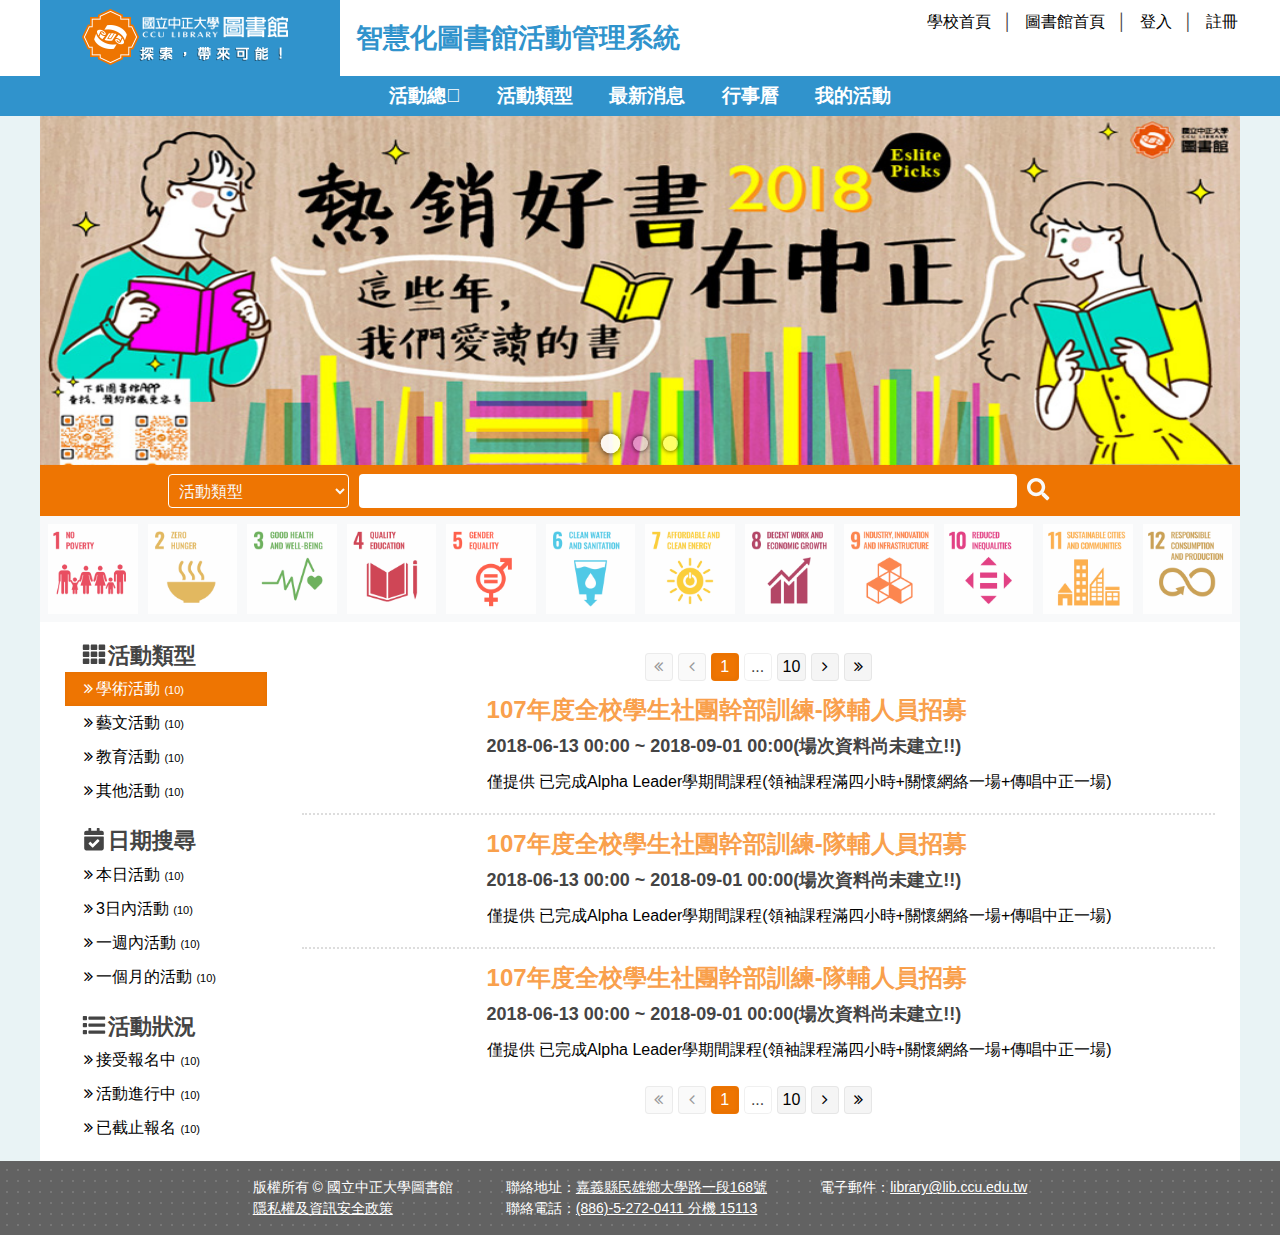
==== commit f207aef8: "0930" ====
--- a/index.html
+++ b/index.html
@@ -55,7 +55,9 @@
         <div class="pl-md-3 py-md-2 uk-width-large-3-4 uk-hidden-medium">
           <div class="h-100 uk-grid uk-grid-small" data-uk-grid-margin>
             <div class="uk-width-large-1-2 uk-vertical-align">
-              <div class="w-100 uk-vertical-align-middle"><h2 class="fontSizeH1 color_primary font-weight-bold m-0 text-center text-md-left py-1">智慧化圖書館活動管理系統</h2></div>
+              <div class="w-100 uk-vertical-align-middle">
+                <h2 class="fontSizeH1 color_primary font-weight-bold m-0 text-center text-md-left py-1">智慧化圖書館活動管理系統</h2>
+              </div>
             </div>
             <div class="uk-width-large-1-2">
               <nav>
@@ -186,6 +188,22 @@
             </div>
           </div>
         </form>
+      </div>
+      <div class="bg-light p-2">
+        <div class="uk-flex-center uk-flex-space-between uk-grid uk-grid-small" data-uk-margin>
+          <div class="icon"><a class="opacity hover:opacity-100" href="#"><img class="uk-responsive-width" src="img/icon01.png" width="75" height="75" alt=""></a></div>
+          <div class="icon"><a class="opacity hover:opacity-100" href="#"><img class="uk-responsive-width" src="img/icon02.png" width="75" height="75" alt=""></a></div>
+          <div class="icon"><a class="opacity hover:opacity-100" href="#"><img class="uk-responsive-width" src="img/icon03.png" width="75" height="75" alt=""></a></div>
+          <div class="icon"><a class="opacity hover:opacity-100" href="#"><img class="uk-responsive-width" src="img/icon04.png" width="75" height="75" alt=""></a></div>
+          <div class="icon"><a class="opacity hover:opacity-100" href="#"><img class="uk-responsive-width" src="img/icon05.png" width="75" height="75" alt=""></a></div>
+          <div class="icon"><a class="opacity hover:opacity-100" href="#"><img class="uk-responsive-width" src="img/icon06.png" width="75" height="75" alt=""></a></div>
+          <div class="icon"><a class="opacity hover:opacity-100" href="#"><img class="uk-responsive-width" src="img/icon07.png" width="75" height="75" alt=""></a></div>
+          <div class="icon"><a class="opacity hover:opacity-100" href="#"><img class="uk-responsive-width" src="img/icon08.png" width="75" height="75" alt=""></a></div>
+          <div class="icon"><a class="opacity hover:opacity-100" href="#"><img class="uk-responsive-width" src="img/icon09.png" width="75" height="75" alt=""></a></div>
+          <div class="icon"><a class="opacity hover:opacity-100" href="#"><img class="uk-responsive-width" src="img/icon10.png" width="75" height="75" alt=""></a></div>
+          <div class="icon"><a class="opacity hover:opacity-100" href="#"><img class="uk-responsive-width" src="img/icon11.png" width="75" height="75" alt=""></a></div>
+          <div class="icon"><a class="opacity hover:opacity-100" href="#"><img class="uk-responsive-width" src="img/icon12.png" width="75" height="75" alt=""></a></div>
+        </div>
       </div>
     </div>
     <div class="min_heightL300 py-3 bg_white uk-container uk-container-center">
--- a/css/main.css
+++ b/css/main.css
@@ -268,7 +268,9 @@
 .item_dot:before {content: "·"; margin-right: 12px; -moz-transform: scale(4) translate(1px, -1px); -o-transform: scale(4) translate(1px, -1px); -webkit-transform: scale(4) translate(1px, -1px); transform: scale(4) translate(1px, -1px); display: inline-block;}
 .parentheses:before {content: "("; padding-left: 1px;}
 .parentheses:after {content: ")"; padding-right: 1px;}
-.parentheses:last-child:after {padding-right: 0;}
+.parentheses:last-child:after, .tilde:last-child:after {padding-right: 0;}
+.tilde:after {content: "～"; padding: 0 1px;}
+.tilde:last-child:after {content: "";}
 
 .arrow, .arrow>.svg-inline--fa {width: 1.25em; display: inline-block;}
 .arrow::before, .arrow>i[data-fa-pseudo-element=":before"] {content: ""; display: none;}
@@ -445,25 +447,69 @@
 
 /* monthly Style
 ---------------------------------------------------- */
-
-.monthly-today .monthly-day-number {min-width: 30px; min-height: 30px; top: 5.5px; left: 5.5px;}
-.monthly-header-title-date .year {font-size: 0.5rem;}
+.monthly-today .monthly-day-number {
+  min-width: 30px;
+  min-height: 30px;
+  top: 5.5px;
+  left: 5.5px;
+}
+.monthly-header-title-date .year {
+    font-size: 0.5rem;
+    line-height: 1;
+}
+.monthly-list-item a:link, .monthly-list-item a:visited {
+    text-decoration: none;
+    color: white !important;
+}
+.monthly-list-item a:hover {
+    color: black !important;
+}
 @media (min-width: 25em) {
-    .monthly {font-size: 0.8em;}
-    .monthly-day, .monthly-day-blank {padding: 0;}
-    .monthly, .monthly-day-blank {background: #f0f6f9;}
-    .monthly-event-list {background: rgba(240, 246, 249, 0.9);}
-    .monthly-header-title a:hover {background: #bcc4c7; border: 1px solid #bcc4c7; color: #444;}
-    .monthly-header-title a:link, .monthly-header-title a:visited, .monthly-header-title a:hover, .monthly-header-title-date, .monthly-header-title-date:hover {border-color: #bcc4c7;}
-    .monthly-header-title-date {display: block !important;}
-    .monthly-prev:after, .monthly-next:after {border-color: #3d515a;}
-    .monthly-list-item, .monthly-day-title-wrap {border-color: #cbd2d6;}
-    .monthly-event-list-date {top: inherit;}
-    .monthly-day .monthly-event-indicator span {margin: 2px;}
-    .monthly-day-event>.monthly-indicator-wrap {margin-top: 45px;}
-    .monthly-day-event>.monthly-day-number {top: 4px; left: 4px;}
-}
-
+.monthly {
+    font-size: 0.8em;
+}
+.monthly-day, .monthly-day-blank {
+    padding: 0;
+}
+.monthly, .monthly-day-blank {
+    background: #f0f6f9;
+}
+.monthly-event-list {
+    background: rgba(240, 246, 249, 0.9);
+}
+.monthly-header-title a:hover {
+    background: #EEF3F5;
+}
+.monthly-header-title a:link,
+.monthly-header-title a:visited, .monthly-header-title a:hover, .monthly-header-title-date,
+.monthly-header-title-date:hover {
+	background: #f1f7fa;
+    border-color: #EEF3F5;
+}
+.monthly-header-title-date {
+    /*display: block !important;*/
+}
+.monthly-prev:after,
+.monthly-next:after {
+  border-color: #3d515a;
+}
+.monthly-list-item, .monthly-day-title-wrap {
+    border-color: #cbd2d6;
+}
+.monthly-event-list-date {
+    top: inherit;
+}
+.monthly-day .monthly-event-indicator span {
+    margin: 2px;
+}
+.monthly-day-event>.monthly-indicator-wrap {
+    margin-top: 45px;
+}
+.monthly-day-event>.monthly-day-number {
+    top: 4px;
+    left: 4px;
+}
+}
 /* End monthly Style
 ---------------------------------------------------- */
 
@@ -489,6 +535,7 @@
     .text_center_mL, .text_center_mxL, .text_center_mLxR {text-align: left;}
     .text_mR, .text_center_mR, .text_center_mxR {text-align: right;}
     .table_rwd td {display: table-cell;}
+    .min_heightM600 {min-height: 600px;}
     .min_height100vhM {min-height: 100vh}
     .widthautoM {width: auto !important;}
 }
@@ -512,8 +559,11 @@
     .monthly_large .monthly-header-title {font-size: 1.5em; margin-top: 13px;}
     .monthly_large .monthly-header-title a:link {margin: 0; font-size: inherit;}
     .monthly_large .monthly-prev:after, .monthly_large .monthly-next:after {width: 1em; height: 1em;}
-    .monthly_large .monthly-day .monthly-event-indicator span {font-size: 1.3em; line-height: 1.2em;}
+    .monthly_large .monthly-day .monthly-event-indicator {height: auto; max-height: 150px;}
+    .monthly_large .monthly-day .monthly-event-indicator:after { content: ""; text-align: right; position: absolute; bottom: 0; right: 0; width: 100%; height: 5px; pointer-events: none;}
+    .monthly_large .monthly-day .monthly-event-indicator span {font-size: 1.3em; line-height: 1.2em; white-space: normal; text-align: justify; margin: 0; padding: 2px 5px;}
     .monthly_large .monthly-event-list {top: 6em; height: calc(100% - 6em - 5px);}
+    .monthly-day-event>.monthly-indicator-wrap {margin-top: 25px;}
 
     /* End monthly Style
 ---------------------------------------------------- */
--- a/css/style.css
+++ b/css/style.css
@@ -51,9 +51,21 @@
 .nav_side.nav_side_secondary .uk-nav li a:hover, .nav_side.nav_side_secondary .uk-nav>li.uk-active>a {background: #ee7502;}
 
 header.uk-active {box-shadow: 0 .5rem 1rem rgba(0,0,0,.15)!important;}
-.uk-slideshow>li>.uk-cover-background {height: 350px;}
+.uk-slideshow>li>.uk-cover-background {height: 150px; background-size: 100% 100%;}
 #chart {margin-top: 10%; margin-bottom: 10% !important;}
 #chart svg {transform: scale(1.2);}
+
+.monthly-list-item a:hover {color: white !important; font-weight: bolder;}
+.monthly_large .monthly-day .monthly-event-indicator {height: auto; max-height: 150px; background: #ee7502;}
+
+.opacity {opacity: .8;}
+.hover\:opacity-100:hover {opacity: 1; transition: none; box-shadow: 0 .125rem .25rem rgba(0,0,0,.075)!important;}
+.icon {width: calc(100%/6);}
+.icon img {width: 100%;}
+/* @media (min-width:480px) {.icon {width: calc(100%/12 - 5px);}}
+@media (min-width:768px) {.icon {width: calc(100%/12 - 5px);}} */
+@media (min-width:960px) {.icon {width: calc(100%/12);}}
+@media (min-width:1220px) {}
 
 footer, footer a {color: white !important;}
 
@@ -71,6 +83,7 @@
 
 /*uk-small*/
 @media (min-width:480px) {
+.uk-slideshow>li>.uk-cover-background {height: 250px;}
 }
 
 /*bs-sm*/
@@ -87,6 +100,7 @@
 .listTabs .uk-grid-divider.uk-grid-width-large-1-1>li:nth-child(even) {border-right: 0;}
 .bg_primary .max_height:after {background: linear-gradient(to top, #3093CC 85%, rgba(255, 255, 255, 0) 100%);}
 .bg_secondary .max_height:after {background: linear-gradient(to top, #ee7502 85%, rgba(255, 255, 255, 0) 100%);}
+.uk-slideshow>li>.uk-cover-background {height: 350px;}
 }
 
 /*bs-lg*/
